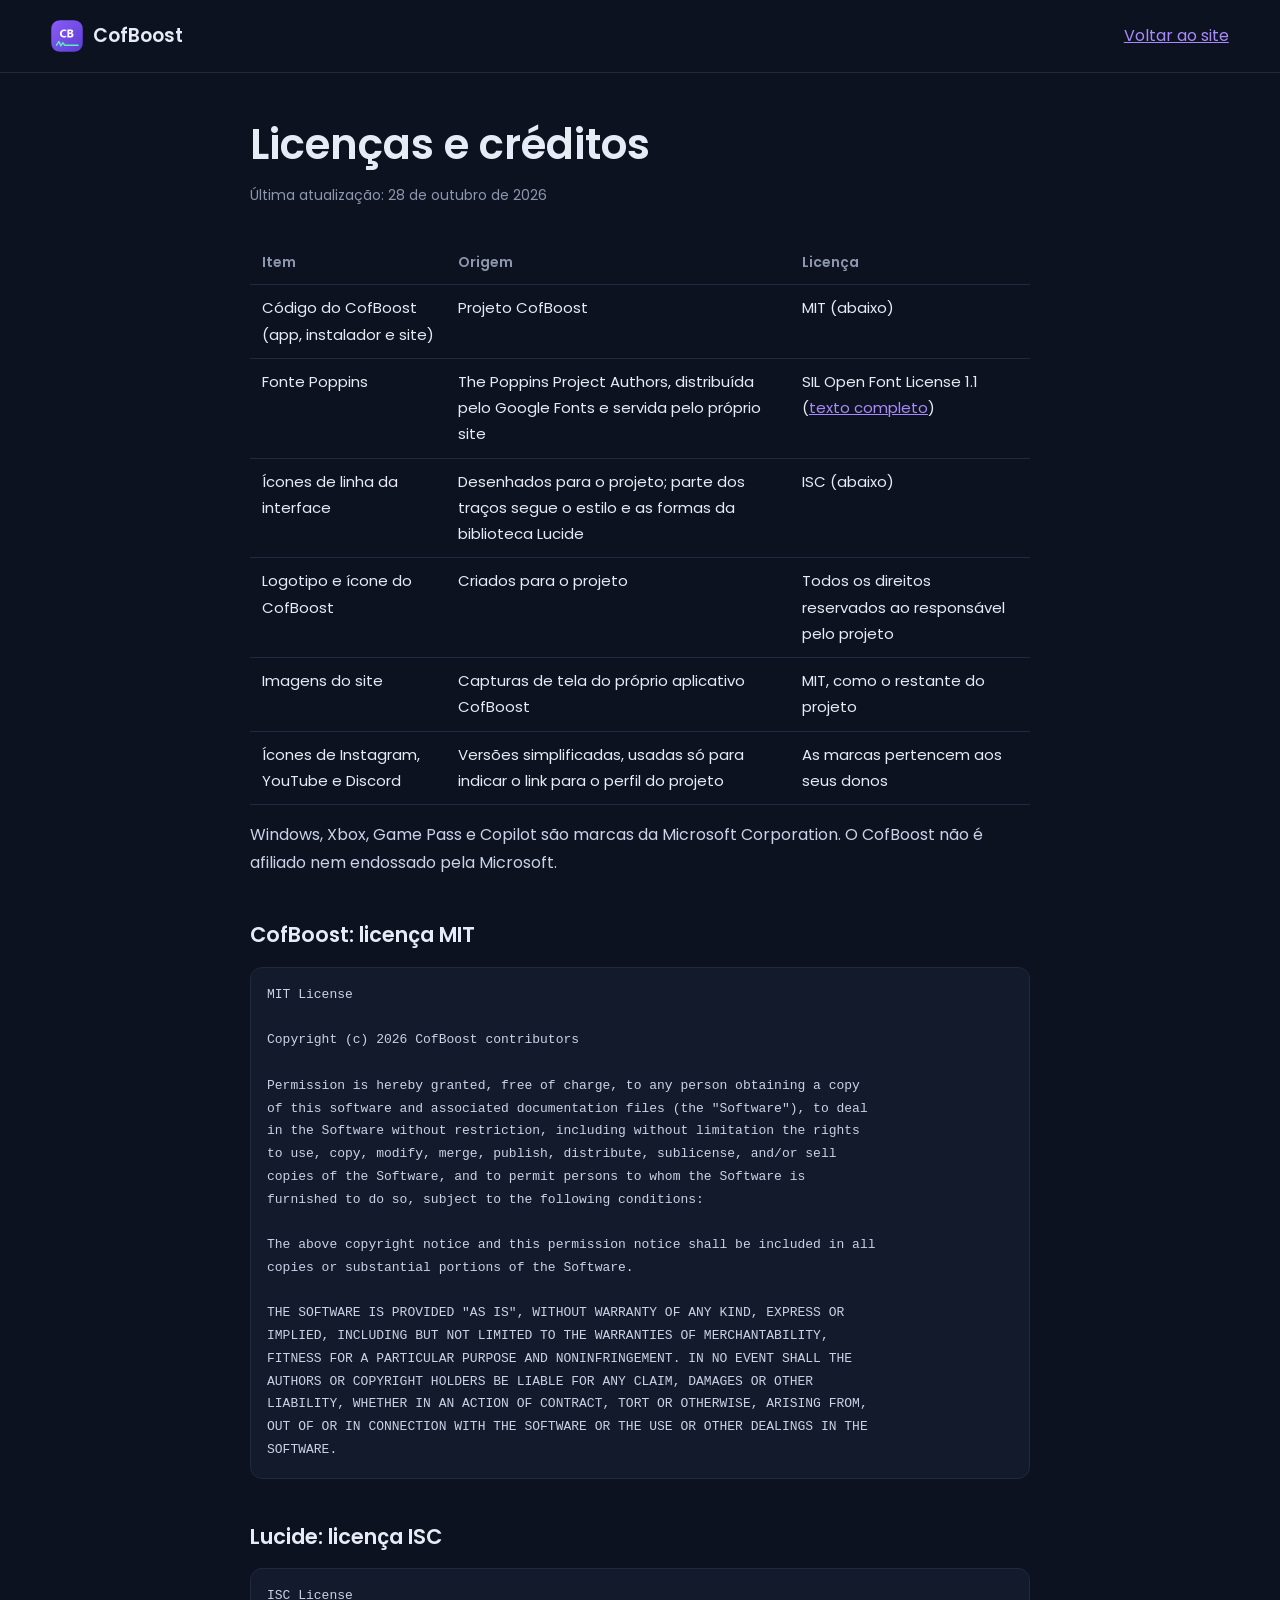
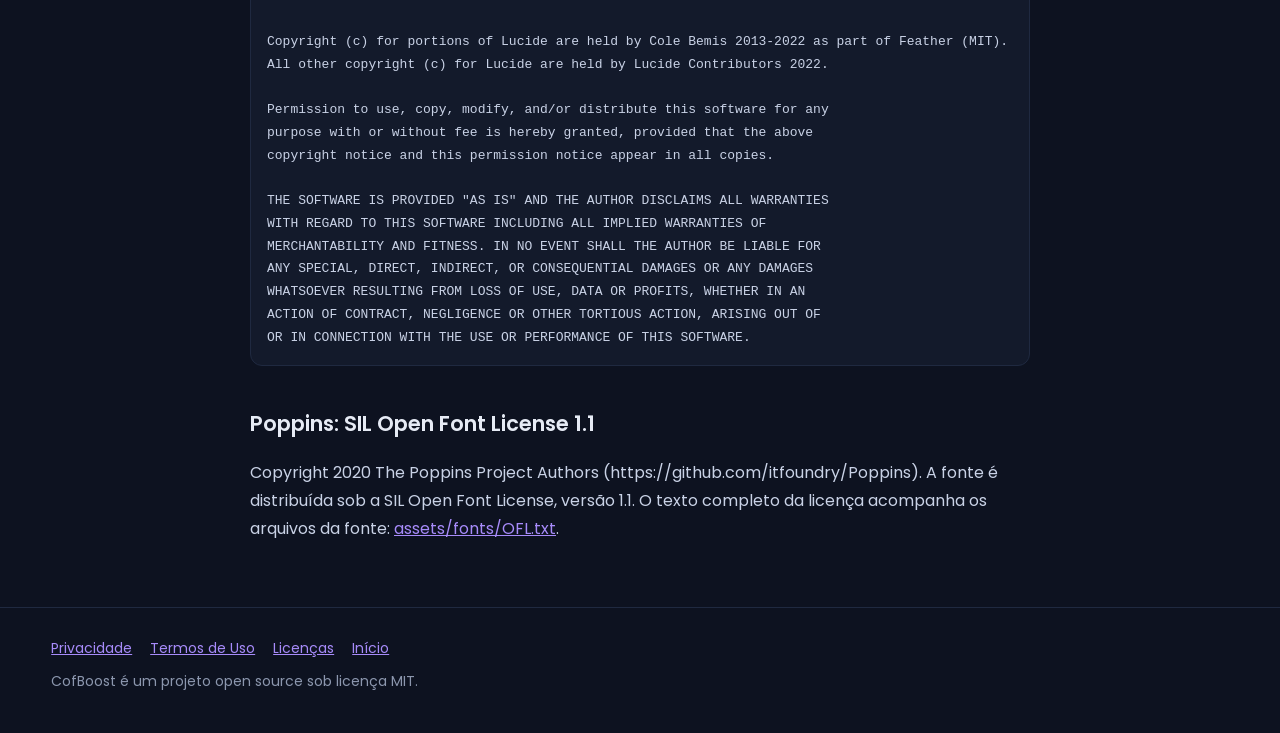
==== site/licencas.html @ e8afb02e "Site: LGPD, acessibilidade e revisão jurídica - Política de Privacidade, Termos de Uso e Licenças (c" ====
<!doctype html>
<html lang="pt-BR">
<head>
<meta charset="utf-8">
<meta name="viewport" content="width=device-width, initial-scale=1">
<title>Licenças | CofBoost</title>
<meta name="description" content="Licença do CofBoost e créditos de fontes, ícones e imagens usados no site e no aplicativo.">
<meta name="theme-color" content="#0D1220">
<link rel="icon" href="assets/favicon.png">
<link rel="stylesheet" href="assets/legal.css">
</head>
<body>
<a class="skip" href="#conteudo">Pular para o conteúdo</a>
<header><div class="top"><a class="brand" href="index.html"><img src="assets/favicon.png" alt="" width="32" height="32">CofBoost</a><a href="index.html">Voltar ao site</a></div></header>

<main id="conteudo" tabindex="-1">
  <h1>Licenças e créditos</h1>
  <p class="updated">Última atualização: 28 de outubro de 2026</p>

  <table>
    <thead><tr><th scope="col">Item</th><th scope="col">Origem</th><th scope="col">Licença</th></tr></thead>
    <tbody>
      <tr><td>Código do CofBoost (app, instalador e site)</td><td>Projeto CofBoost</td><td>MIT (abaixo)</td></tr>
      <tr><td>Fonte Poppins</td><td>The Poppins Project Authors, distribuída pelo Google Fonts e servida pelo próprio site</td><td>SIL Open Font License 1.1 (<a href="assets/fonts/OFL.txt">texto completo</a>)</td></tr>
      <tr><td>Ícones de linha da interface</td><td>Desenhados para o projeto; parte dos traços segue o estilo e as formas da biblioteca Lucide</td><td>ISC (abaixo)</td></tr>
      <tr><td>Logotipo e ícone do CofBoost</td><td>Criados para o projeto</td><td>Todos os direitos reservados ao responsável pelo projeto</td></tr>
      <tr><td>Imagens do site</td><td>Capturas de tela do próprio aplicativo CofBoost</td><td>MIT, como o restante do projeto</td></tr>
      <tr><td>Ícones de Instagram, YouTube e Discord</td><td>Versões simplificadas, usadas só para indicar o link para o perfil do projeto</td><td>As marcas pertencem aos seus donos</td></tr>
    </tbody>
  </table>
  <p>Windows, Xbox, Game Pass e Copilot são marcas da Microsoft Corporation. O CofBoost não é afiliado nem endossado pela Microsoft.</p>

  <h2>CofBoost: licença MIT</h2>
<pre>MIT License

Copyright (c) 2026 CofBoost contributors

Permission is hereby granted, free of charge, to any person obtaining a copy
of this software and associated documentation files (the "Software"), to deal
in the Software without restriction, including without limitation the rights
to use, copy, modify, merge, publish, distribute, sublicense, and/or sell
copies of the Software, and to permit persons to whom the Software is
furnished to do so, subject to the following conditions:

The above copyright notice and this permission notice shall be included in all
copies or substantial portions of the Software.

THE SOFTWARE IS PROVIDED "AS IS", WITHOUT WARRANTY OF ANY KIND, EXPRESS OR
IMPLIED, INCLUDING BUT NOT LIMITED TO THE WARRANTIES OF MERCHANTABILITY,
FITNESS FOR A PARTICULAR PURPOSE AND NONINFRINGEMENT. IN NO EVENT SHALL THE
AUTHORS OR COPYRIGHT HOLDERS BE LIABLE FOR ANY CLAIM, DAMAGES OR OTHER
LIABILITY, WHETHER IN AN ACTION OF CONTRACT, TORT OR OTHERWISE, ARISING FROM,
OUT OF OR IN CONNECTION WITH THE SOFTWARE OR THE USE OR OTHER DEALINGS IN THE
SOFTWARE.</pre>

  <h2>Lucide: licença ISC</h2>
<pre>ISC License

Copyright (c) for portions of Lucide are held by Cole Bemis 2013-2022 as part of Feather (MIT).
All other copyright (c) for Lucide are held by Lucide Contributors 2022.

Permission to use, copy, modify, and/or distribute this software for any
purpose with or without fee is hereby granted, provided that the above
copyright notice and this permission notice appear in all copies.

THE SOFTWARE IS PROVIDED "AS IS" AND THE AUTHOR DISCLAIMS ALL WARRANTIES
WITH REGARD TO THIS SOFTWARE INCLUDING ALL IMPLIED WARRANTIES OF
MERCHANTABILITY AND FITNESS. IN NO EVENT SHALL THE AUTHOR BE LIABLE FOR
ANY SPECIAL, DIRECT, INDIRECT, OR CONSEQUENTIAL DAMAGES OR ANY DAMAGES
WHATSOEVER RESULTING FROM LOSS OF USE, DATA OR PROFITS, WHETHER IN AN
ACTION OF CONTRACT, NEGLIGENCE OR OTHER TORTIOUS ACTION, ARISING OUT OF
OR IN CONNECTION WITH THE USE OR PERFORMANCE OF THIS SOFTWARE.</pre>

  <h2>Poppins: SIL Open Font License 1.1</h2>
  <p>Copyright 2020 The Poppins Project Authors (https://github.com/itfoundry/Poppins). A fonte é distribuída sob a SIL Open Font License, versão 1.1. O texto completo da licença acompanha os arquivos da fonte: <a href="assets/fonts/OFL.txt">assets/fonts/OFL.txt</a>.</p>
</main>

<footer><nav aria-label="Documentos"><a href="privacidade.html">Privacidade</a><a href="termos.html">Termos de Uso</a><a href="licencas.html" aria-current="page">Licenças</a><a href="index.html">Início</a></nav>CofBoost é um projeto open source sob licença MIT.</footer>
</body>
</html>
---- site/assets/legal.css ----
/* Estilo das páginas legais (Privacidade, Termos, Licenças). Mesmas cores e fonte do site. */
@font-face { font-family: Poppins; font-weight: 400; font-display: swap; src: url(fonts/poppins-regular.woff2) format("woff2"); }
@font-face { font-family: Poppins; font-weight: 600; font-display: swap; src: url(fonts/poppins-semibold.woff2) format("woff2"); }
:root { --bg: #0d1220; --panel: #131a2b; --line: #1f2940; --ink: #e6ebf5; --muted: #8c97ae; --violet-hi: #a78bfa; --gutter: clamp(20px, 4vw, 64px); }
* { box-sizing: border-box; }
body { margin: 0; background: var(--bg); color: var(--ink); font: 16px/1.75 Poppins, system-ui, sans-serif; -webkit-font-smoothing: antialiased; }
a { color: var(--violet-hi); }
:focus-visible { outline: 2px solid var(--violet-hi); outline-offset: 3px; border-radius: 4px; }
.skip { position: absolute; left: 16px; top: -60px; background: #7c3aed; color: #fff; padding: 10px 16px; border-radius: 10px; font-weight: 600; text-decoration: none; z-index: 10; }
.skip:focus { top: 12px; }
header, footer { padding: 0 var(--gutter); border-color: var(--line); border-style: solid; border-width: 0 0 1px; }
footer { border-width: 1px 0 0; margin-top: 64px; padding-top: 28px; padding-bottom: 40px; color: var(--muted); font-size: 14px; }
footer nav { display: flex; gap: 18px; flex-wrap: wrap; margin-bottom: 8px; }
.top { display: flex; align-items: center; justify-content: space-between; height: 72px; gap: 16px; }
.brand { display: flex; align-items: center; gap: 10px; color: var(--ink); text-decoration: none; font-weight: 600; font-size: 19px; }
.brand img { width: 32px; height: 32px; border-radius: 9px; }
main { max-width: 820px; margin: 0 auto; padding: 48px 20px 0; }
main:focus { outline: none; }
h1 { font-size: clamp(30px, 4vw, 42px); line-height: 1.15; margin: 0 0 8px; font-weight: 600; }
h2 { font-size: 21px; margin: 40px 0 10px; font-weight: 600; }
h3 { font-size: 17px; margin: 24px 0 6px; font-weight: 600; }
p, li { color: #c9d2e6; }
.updated { color: var(--muted); font-size: 14px; margin-bottom: 32px; }
.summary { background: var(--panel); border: 1px solid var(--line); border-radius: 14px; padding: 20px 24px; }
.summary ul { margin: 8px 0 0; padding-left: 20px; }
table { width: 100%; border-collapse: collapse; margin: 12px 0; font-size: 15px; }
th, td { text-align: left; padding: 10px 12px; border-bottom: 1px solid var(--line); vertical-align: top; }
th { color: var(--muted); font-weight: 600; font-size: 14px; }
pre { white-space: pre-wrap; background: var(--panel); border: 1px solid var(--line); border-radius: 12px; padding: 16px; font-size: 13px; color: #c9d2e6; }
mark.todo { background: #5b2a00; color: #ffd8a8; padding: 0 4px; border-radius: 4px; }
@media (max-width: 640px) { table, thead, tbody, tr, th, td { display: block; } thead { display: none; } td { border: 0; padding: 4px 0; } tr { border-bottom: 1px solid var(--line); padding: 10px 0; } }
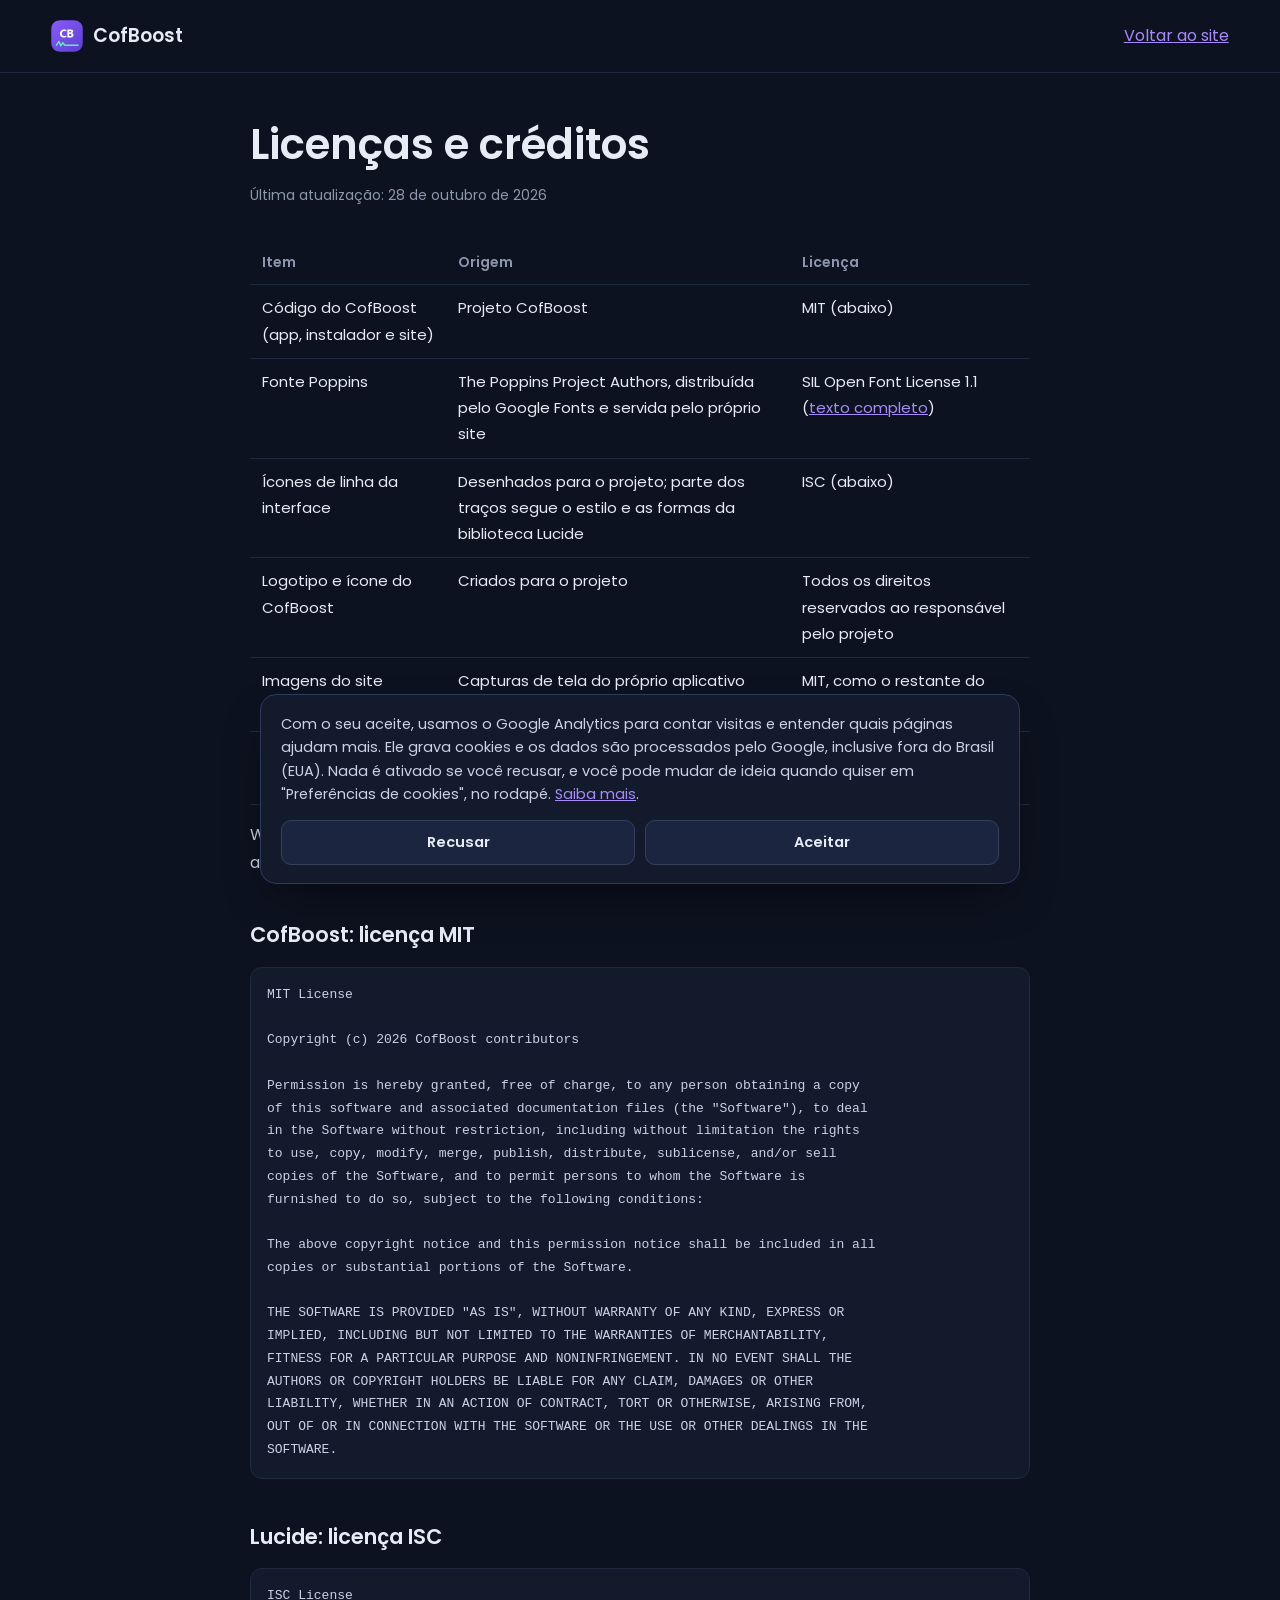
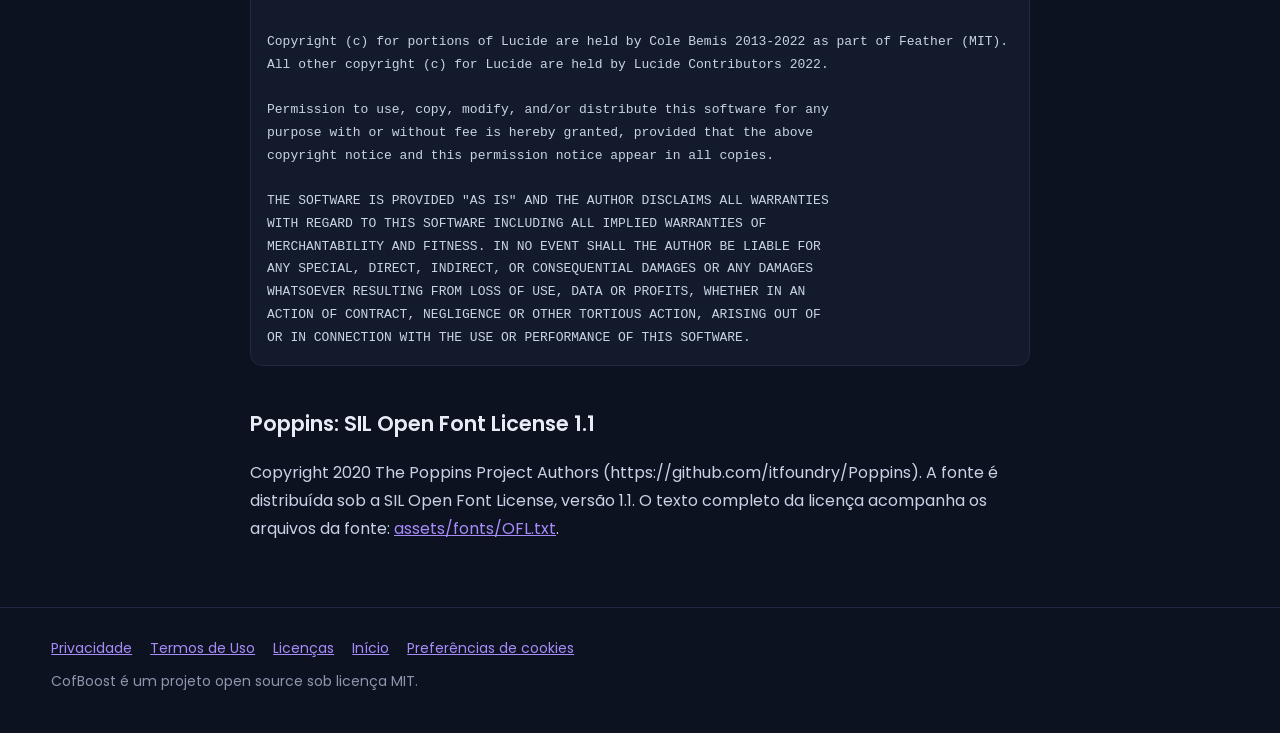
==== commit 91266de7: "Site: ativa o Google Analytics (G-Y3P20BKMM7), só após consentimento Co-Authored-By: Claude Opus 5.5" ====
--- a/site/licencas.html
+++ b/site/licencas.html
@@ -75,6 +75,7 @@
   <p>Copyright 2020 The Poppins Project Authors (https://github.com/itfoundry/Poppins). A fonte é distribuída sob a SIL Open Font License, versão 1.1. O texto completo da licença acompanha os arquivos da fonte: <a href="assets/fonts/OFL.txt">assets/fonts/OFL.txt</a>.</p>
 </main>
 
-<footer><nav aria-label="Documentos"><a href="privacidade.html">Privacidade</a><a href="termos.html">Termos de Uso</a><a href="licencas.html" aria-current="page">Licenças</a><a href="index.html">Início</a></nav>CofBoost é um projeto open source sob licença MIT.</footer>
+<footer><nav aria-label="Documentos"><a href="privacidade.html">Privacidade</a><a href="termos.html">Termos de Uso</a><a href="licencas.html" aria-current="page">Licenças</a><a href="index.html">Início</a><button type="button" class="js-cookie-prefs linklike" hidden>Preferências de cookies</button></nav>CofBoost é um projeto open source sob licença MIT.</footer>
+<script src="assets/consent.js" data-ga-id="G-Y3P20BKMM7" defer></script>
 </body>
 </html>
--- a/site/assets/legal.css
+++ b/site/assets/legal.css
@@ -29,3 +29,5 @@
 pre { white-space: pre-wrap; background: var(--panel); border: 1px solid var(--line); border-radius: 12px; padding: 16px; font-size: 13px; color: #c9d2e6; }
 mark.todo { background: #5b2a00; color: #ffd8a8; padding: 0 4px; border-radius: 4px; }
 @media (max-width: 640px) { table, thead, tbody, tr, th, td { display: block; } thead { display: none; } td { border: 0; padding: 4px 0; } tr { border-bottom: 1px solid var(--line); padding: 10px 0; } }
+
+.linklike { background: none; border: 0; color: var(--violet-hi); font: inherit; padding: 0; text-decoration: underline; cursor: pointer; }
